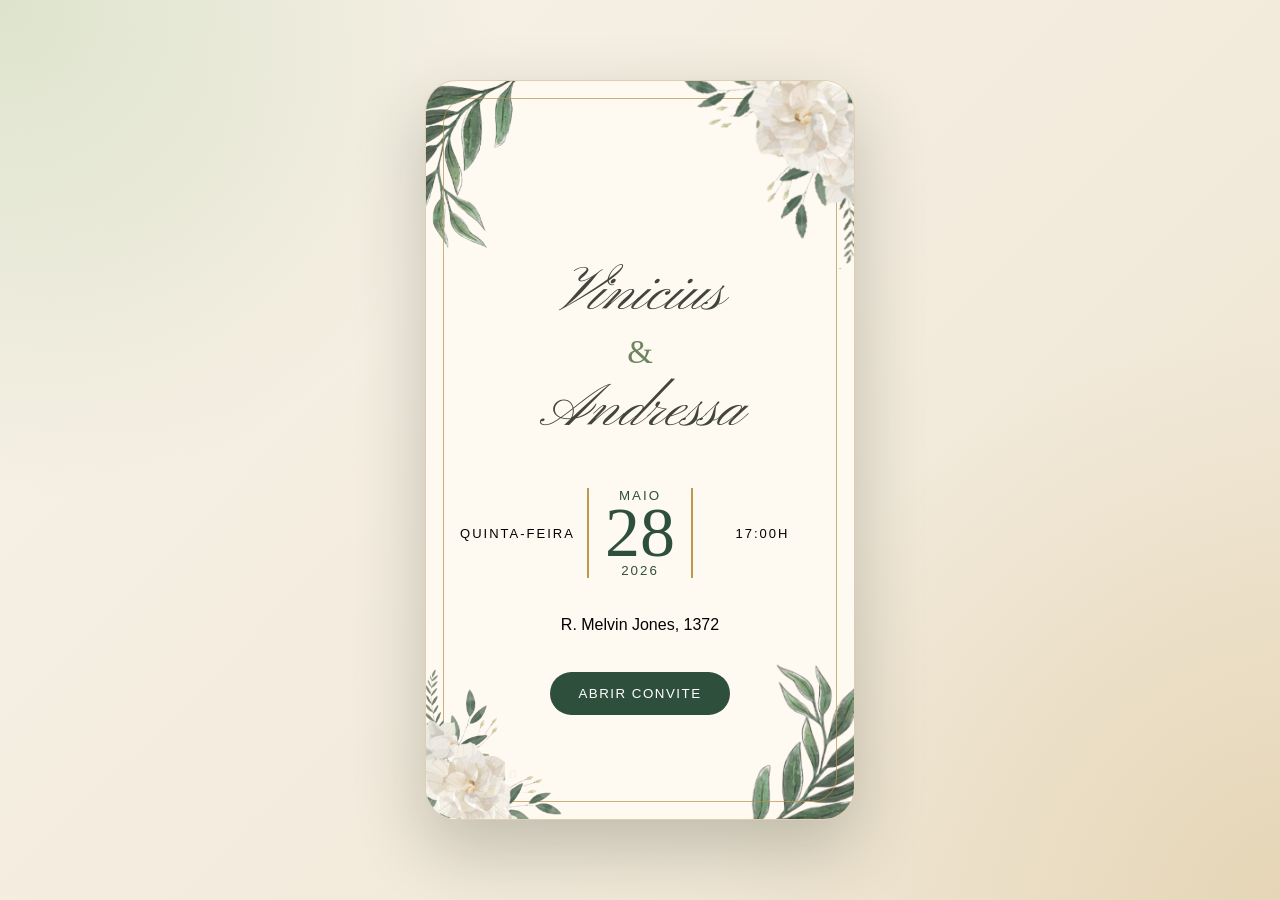
==== index.html @ 5d85c55c "Primeiro commit" ====
<!DOCTYPE html>
<html lang="pt-BR">
<head>
  <meta charset="UTF-8" />
  <meta name="viewport" content="width=device-width, initial-scale=1.0" />
  <title>Convite de Casamento</title>

  <link rel="stylesheet" href="styles.css" />
</head>
<body>

<main class="page">
  <section class="invitation">

    <!-- CAPA -->
    <article class="card card-cover is-visible" id="cover">

      <!-- PNGS -->
      <img class="decor decor-leaves decor-leaves-top" src="assets/folhas-topo.png">
      <img class="decor decor-leaves decor-leaves-bottom" src="assets/folhas-baixo.png">

      

      <!-- FLORES TOPO -->
      <img class="decor cover-flower cover-flower-top-right" src="assets/flores-topo.png">
      <img class="decor cover-flower cover-flower-bottom-left" src="assets/flores-baixo.png">
      

      <div class="card-border"></div>

      <div class="cover-content">

      

        <div class="couple-names">
          <h1>Vinicius</h1>
          <span>&</span>
          <h1>Andressa</h1>
        </div>

        <div class="cover-date">

          <p>Quinta-feira</p>

          <div class="date-main">
            <small>Maio</small>
            <strong>28</strong>
            <small>2026</small>
          </div>

          <p>17:00h</p>

        </div>

        <p class="address">R. Melvin Jones, 1372</p>

        <button class="primary-button" id="openInvitation">
          Abrir convite
        </button>

      </div>
    </article>

    <!-- INTERIOR -->
    <article class="card card-inside" id="inside">

      <img class="decor decor-leaves decor-leaves-top" src="assets/folhas-topo.png">
      <img class="decor decor-leaves decor-leaves-bottom" src="assets/folhas-baixo.png">

      

      <img class="decor cover-flower cover-flower-top-right" src="assets/flores-topo.png">
      <img class="decor cover-flower cover-flower-bottom-left" src="assets/flores-baixo.png">

      <div class="card-border"></div>

      <div class="inside-content">

        <img class="monogram-img" src="assets/iniciais-av.png">

        <p class="verse">
          “Assim, permanecem agora estes três: a fé, a esperança e o amor.
          O maior deles, porém, é o amor.”
          <br>
          <span>Coríntios 13:13</span>
        </p>

        <h2 class="blessing">
          Com a bênção de Deus e de seus pais:
        </h2>

        <div class="parents">
  <div>
    <p>Vera Lúcia</p>
    <p>Nourival Prado</p>
  </div>

  <div>
    <p>Silmara Souto</p>
    <p>Valdomiro Salu</p>
  </div>
</div>

<div class="initials-png">
  <img class="letter-img letter-a" src="assets/letra-a.png" alt="A">
  <img class="letter-img letter-e" src="assets/letra-e.png" alt="&">
  <img class="letter-img letter-v" src="assets/letra-v.png" alt="V">
</div>

        <h2 class="invite-title">
          Convidam você para o nosso casamento
        </h2>

        <div class="event-box">
          <div>28. Maio. 2026</div>
          <div>Às 17:00H</div>
        </div>
        <div class="ceremony-info">
  <strong>Cerimônia: Cartório Civil</strong>
  <p>R. Melvin Jones 1372</p>
</div>

<div class="final-info">
  <p>Usar roupa social. <br> Favor não comparecer de branco.</p>
  <p><strong>Convidados Não Convidam!</strong></p>
  <p><strong>Chegar com 15 minutos<br> de antecedência</strong></p>
  <p>Confirme sua presença até 20/05/2026</p>
</div>
  <button class="back-button" id="backToCover">
  Voltar para capa
</button>
  </div>
    </article>

  </section>
</main>

<script src="script.js"></script>
</body>
</html>
---- styles.css ----
@import url('https://fonts.googleapis.com/css2?family=Pinyon+Script&display=swap');

*{
  margin:0;
  padding:0;
  box-sizing:border-box;
}

:root{
  --paper:#fffaf1;
  --green:#2f4f3d;
  --green-soft:#6d8560;
  --gold:#bd9850;
  --shadow:0 28px 70px rgba(34,42,28,.24);
}

body{
  min-height:100vh;

  background:
    radial-gradient(circle at top left, rgba(184,207,166,.42), transparent 32%),
    radial-gradient(circle at bottom right, rgba(214,187,133,.35), transparent 36%),
    linear-gradient(135deg,#f8f3ea,#eee4d1);

  font-family:"Cormorant Garamond", serif;

  overflow:hidden;
}

/* CENTRALIZAÇÃO */

.page{
  width:100%;
  min-height:100vh;

  padding:20px;

  display:flex;
  justify-content:center;
  align-items:center;
}

/* CONTAINER */

.invitation{
  width:430px;
  max-width:100%;
  height:740px;

  position:relative;
  perspective:1400px;
}

/* CARDS */

.card{
  position:absolute;
  top:0;
  left:0;

  width:430px;
  max-width:100%;
  height:740px;

  border-radius:32px;
  overflow:hidden;

  background:var(--paper);

  border:1px solid rgba(180,146,83,.42);

  box-shadow:var(--shadow);

  transition:
    transform .9s cubic-bezier(.22,.8,.25,1),
    opacity .7s ease;
}

/* CAPA */

.card-cover{
  z-index:2;
  opacity:1;
  transform:rotateY(0deg) scale(1);
}

.card-cover.is-hidden{
  opacity:0;
  transform:rotateY(-96deg) scale(.94);

  pointer-events:none;
}

/* INTERIOR */

.card-inside{
  opacity:0;
  transform:rotateY(96deg) scale(.94);

  pointer-events:none;

  z-index:1;
}

.card-inside.is-visible{
  opacity:1;
  transform:rotateY(0deg) scale(1);

  pointer-events:auto;

  z-index:5;
}

/* BORDA */

.card-border{
  position:absolute;
  inset:17px;

  border:1px solid rgba(183,148,75,.72);
  border-radius:25px;

  z-index:3;
}

/* DECORAÇÕES */

.decor{
  position:absolute;
  pointer-events:none;
}

/* FOLHAS */

.decor-leaves{
  width:150px;
}

.decor-leaves-top{
  top:-40px;
  left:-39px;
}

.decor-leaves-bottom{
  right:-28px;
  bottom:-24px;

  transform:rotate(180deg);
}

/* FLORES CAPA */

.cover-flower{
  z-index:4;
}

.cover-flower-top-right{
  width:300px;

  top:-65px;
  right:-77px;

  transform:rotate(10deg);
}

.cover-flower-bottom-left{
  width:150px;

  left:-12px;
  bottom:-11px;

  transform:rotate(1deg);

  opacity:.95;

  z-index:4;
}


.cover-flower-top-left{
  width:92px;

  top:92px;
  left:22px;

  transform:scaleX(-1) rotate(-8deg);

  opacity:.8;
}







/* CONTEÚDO CAPA */

.cover-content{
  position:relative;
  z-index:5;

  width:100%;
  height:100%;

  display:flex;
  flex-direction:column;
  justify-content:center;
  align-items:center;

  text-align:center;

  padding:52px 34px;
}

/* CONTEÚDO INTERIOR */

.inside-content{
  position:relative;
  z-index:5;

  width:100%;
  height:100%;

  display:flex;
  flex-direction:column;
  justify-content:center;
  align-items:center;

  text-align:center;

  padding:36px 30px;
}

/* SÍMBOLO */

.symbol{
  position:absolute;
  top:48px;

  color:var(--green);

  font-size:30px;
}

/* NOMES */

.couple-names{
  margin:78px 0 46px;
  
}

.couple-names h1{
  font-family:'Pinyon Script', cursive;
  font-size:60px;
  font-style:italic;
  font-weight:400;
  line-height:1.05;

  color:#42453b;
}

.couple-names span{
  display:block;

  margin:8px 0;

  color:var(--green-soft);

  font-size:33px;
}

/* DATA */

.cover-date{
  width:100%;

  display:grid;
  grid-template-columns:1fr auto 1fr;

  align-items:center;
  gap:12px;

  margin-bottom:38px;
}

.cover-date p{
  font-family:"Montserrat", sans-serif;

  font-size:13px;

  text-transform:uppercase;
  letter-spacing:2px;
}

.date-main{
  padding:0 16px;

  border-left:2px solid var(--gold);
  border-right:2px solid var(--gold);
}

.date-main small{
  display:block;

  color:var(--green);

  font-family:"Montserrat", sans-serif;

  text-transform:uppercase;
  letter-spacing:2px;
}

.date-main strong{
  display:block;

  color:var(--green);

  font-size:70px;
  line-height:.85;
  font-weight:400;
}

.date-main em{
  display:block;

  margin-top:8px;

  font-size:24px;
  font-style:normal;
}

/* ENDEREÇO */

.address{
  margin-bottom:38px;

  font-family:"Montserrat", sans-serif;
}

/* BOTÕES */

.primary-button{
  padding:14px 28px;

  border:none;
  border-radius:999px;

  background:var(--green);
  color:white;

  font-family:"Montserrat", sans-serif;

  text-transform:uppercase;
  letter-spacing:1.5px;

  cursor:pointer;

  transition:.25s;
}

.primary-button:hover{
  transform:translateY(-2px);

  background:#24402f;
}

/* INTERIOR */

.monogram-img{
  width:145px;

  margin-bottom:16px;
}

.verse{
  max-width:340px;

  margin-bottom:18px;

  font-size:14px;
  line-height:1.55;
  font-style:italic;
}

.blessing{
  font-family:"Cinzel", serif;

  margin-bottom:18px;

  font-size:18px;

  text-transform:uppercase;
  letter-spacing:2px;
}

.parents{
  width:100%;

  display:grid;
  grid-template-columns:1fr 1fr;

  gap:18px;

  margin-bottom:20px;
}

.invite-title{
  font-family:"Cinzel", serif;

  margin-bottom:18px;

  font-size:18px;

  text-transform:uppercase;
  letter-spacing:2px;
}

/* DATA INTERIOR */

.event-box{
  width:100%;
  max-width:320px;

  display:grid;
  grid-template-columns:1fr 1fr;

  border-top:1px solid #8c8065;
  border-bottom:1px solid #8c8065;
}

.event-box div{
  padding:12px 8px;

  font-size:18px;
}

.event-box div:first-child{
  border-right:1px solid #8c8065;
}

/* RESPONSIVO */

@media(max-width:480px){

  .invitation,
  .card{
    width:100%;
    height:700px;
  }

  .couple-names h1{
    font-size:52px;
  }

  .date-main strong{
    font-size:60px;
  }

  .decor-leaves{
    width:150px;
  }

  .decor-flowers-top,
  .decor-flowers-bottom{
    width:100px;
  }

  .cover-flower-top-right{
    width:100px;
  }

  .cover-flower-top-left{
    width:72px;
  }
}

.inside-content{
  justify-content:flex-start;
  padding:58px 30px 24px;
}

.monogram-img{
  width:105px;
  margin-bottom:8px;
}

.verse{
  font-size:12px;
  line-height:1.35;
  margin-bottom:10px;
}

.blessing{
  font-size:16px;
  margin-bottom:10px;
}

.parents{
  margin-bottom:8px;
  font-size:13px;
}

.initials-png{
  display:flex;
  align-items:center;
  justify-content:center;
  gap:22px;
  margin:6px 0 10px;
}

.letter-img{
  object-fit:contain;
  display:block;
}

.letter-a,
.letter-v{
  width:78px;
}

.letter-e{
  width:34px;
}

.invite-title{
  font-size:16px;
  margin-bottom:10px;
}

.event-box{
  margin-bottom:12px;
}

.event-box div{
  padding:8px 8px;
  font-size:16px;
}

.ceremony-info{
  font-family:"Cormorant Garamond", serif;

  text-align:center;

  font-size:16px;
  line-height:1.2;

  color:#3d3b36;
}

.ceremony-info strong{
  display:block;

  font-family:"Cinzel", serif;

  font-size:20px;
  font-weight:400;

  letter-spacing:1px;

  margin-bottom:2px;
}

.ceremony-info p{
  font-size:15px;
}

.final-info{
  margin-top:12px;

  font-family:"Cormorant Garamond", serif;

  font-size:15px;
  line-height:1.15;

  text-align:center;

  color:#3d3b36;
}

.final-info strong{
  font-family:"Cinzel", serif;

  font-weight:400;

  letter-spacing:.5px;
}

/* AJUSTE FINO DO INTERIOR - MAIS PARECIDO COM A REFERÊNCIA */

.inside-content{
  justify-content:flex-start;
  padding:38px 34px 22px;
}

.monogram-img{
  width:82px;
  margin-bottom:10px;
}

.verse{
  max-width:310px;
  font-size:12.5px;
  line-height:1.28;
  margin-bottom:18px;
}

.blessing{
  max-width:360px;
  font-size:17px;
  line-height:1.2;
  letter-spacing:1.5px;
  margin-bottom:16px;
}

.parents{
  max-width:320px;

  display:grid;
  grid-template-columns:1fr 1fr;

  gap:34px;

  margin-bottom:18px;

  text-align:center;

  font-family:"Cormorant Garamond", serif;

  font-size:17px;
  line-height:1.15;

  color:#3d3b36;
}

.parents p{
  margin-bottom:4px;
}

.initials-png{
  gap:24px;
  margin:4px 0 16px;
}

.letter-a,
.letter-v{
  width:100px;
}

.letter-e{
  width:50px;
  opacity:.75;
}

.invite-title{
  max-width:370px;
  font-size:17px;
  line-height:1.15;
  letter-spacing:1.3px;
  margin-bottom:8px;
}

.event-box{
  max-width:300px;
  margin-bottom:18px;
}

.event-box div{
  padding:7px 8px;
  font-size:17px;
  line-height:1;
}

.ceremony-info{
  margin-top:0;
  margin-bottom:18px;
  font-family:"Cormorant Garamond", serif;
  text-align:center;
  color:#3d3b36;
}

.ceremony-info strong{
  display:block;
  font-family:"Cinzel", serif;
  font-size:15px;
  font-weight:500;
  letter-spacing:.5px;
  text-transform:uppercase;
  line-height:1.1;
}

.ceremony-info p{
  font-size:11px;
  line-height:1.1;
  margin-top:2px;
}

.final-info{
  margin-top:0;
  max-width:310px;
  font-family:"Cormorant Garamond", serif;
  font-size:13px;
  line-height:1.15;
  text-align:center;
  color:#3d3b36;
}

.final-info p{
  margin-bottom:7px;
}

.final-info p:first-child{
  font-size:12px;
  line-height:1.2;
}

.final-info strong{
  font-family:"Cinzel", serif;
  font-weight:500;
  text-transform:uppercase;
  letter-spacing:.4px;
}

.final-info p:nth-child(2) strong{
  font-family:"Cormorant Garamond", serif;
  text-transform:none;
  font-size:16px;
  font-weight:500;
}

.final-info p:nth-child(4){
  font-family:"Cinzel", serif;
  font-size:11px;
  text-transform:uppercase;
  letter-spacing:.3px;
  margin-top:4px;
}

/* ANIMAÇÃO SUAVE E ELEGANTE */

.card{
  backface-visibility:hidden;
  will-change:transform, opacity, filter;
}

.card-cover{
  transform:scale(1);
}

.card-cover.is-opening{
  animation:coverFadeOutElegant 1.05s ease forwards;
}

.card-cover.is-returning{
  animation:coverFadeInElegant 1.05s ease forwards;
}

.card-inside{
  opacity:0;
  transform:scale(.985) translateY(14px);
  pointer-events:none;
  z-index:1;
}

.card-inside.is-visible{
  opacity:1;
  transform:scale(1) translateY(0);
  pointer-events:auto;
  z-index:5;
  animation:insideFadeInElegant 1.05s ease forwards;
}

.card-inside.is-closing{
  animation:insideFadeOutElegant .8s ease forwards;
}

@keyframes coverFadeOutElegant{
  0%{
    opacity:1;
    transform:scale(1) translateY(0);
    filter:blur(0);
  }

  100%{
    opacity:0;
    transform:scale(1.018) translateY(-8px);
    filter:blur(2px);
  }
}

@keyframes coverFadeInElegant{
  0%{
    opacity:0;
    transform:scale(.985) translateY(8px);
    filter:blur(2px);
  }

  100%{
    opacity:1;
    transform:scale(1) translateY(0);
    filter:blur(0);
  }
}

@keyframes insideFadeInElegant{
  0%{
    opacity:0;
    transform:scale(.982) translateY(16px);
    filter:blur(3px);
  }

  100%{
    opacity:1;
    transform:scale(1) translateY(0);
    filter:blur(0);
  }
}

@keyframes insideFadeOutElegant{
  0%{
    opacity:1;
    transform:scale(1) translateY(0);
    filter:blur(0);
  }

  100%{
    opacity:0;
    transform:scale(.982) translateY(14px);
    filter:blur(3px);
  }
}

/* AJUSTE PARA CABER O BOTÃO NO INTERIOR */

.inside-content{
  padding:42px 34px 26px;
}

.monogram-img{
  width:76px;
  margin-bottom:8px;
}

.verse{
  font-size:12px;
  line-height:1.23;
  margin-bottom:16px;
}

.blessing{
  font-size:16px;
  line-height:1.15;
  margin-bottom:12px;
}

.parents{
  font-size:16px;
  line-height:1.1;
  margin-bottom:15px;;
}

.parents p{
  margin-bottom:2px;
}

.initials-png{
  margin:6px 0 15px;
}

.letter-a,
.letter-v{
  width:88px;
}

.letter-e{
  width:42px;
}

.invite-title{
  font-size:16px;
  line-height:1.1;
  margin-bottom:8px;
}

.event-box{
  max-width:295px;
  margin-bottom:15px;
}

.event-box div{
  padding:7px 8px;
  font-size:16px;
}

.ceremony-info{
  margin-bottom:14px;
}

.ceremony-info strong{
  font-size:14px;
}

.final-info{
  font-size:12.5px;
  line-height:1.08;
}

.final-info p{
  margin-bottom:5px;
}

/* BOTÃO VOLTAR NO MESMO ESTILO DO CONVITE */

.back-button{
  margin-top:10px;

  padding:6px 16px;

  border:none;
  border-top:1px solid rgba(47,79,61,.35);
  border-bottom:1px solid rgba(47,79,61,.35);

  background:transparent;
  color:#3d3b36;

  font-family:"Cinzel", serif;
  font-size:10px;
  letter-spacing:1.2px;
  text-transform:uppercase;

  cursor:pointer;
}

.back-button:active{
  transform:scale(.97);
}
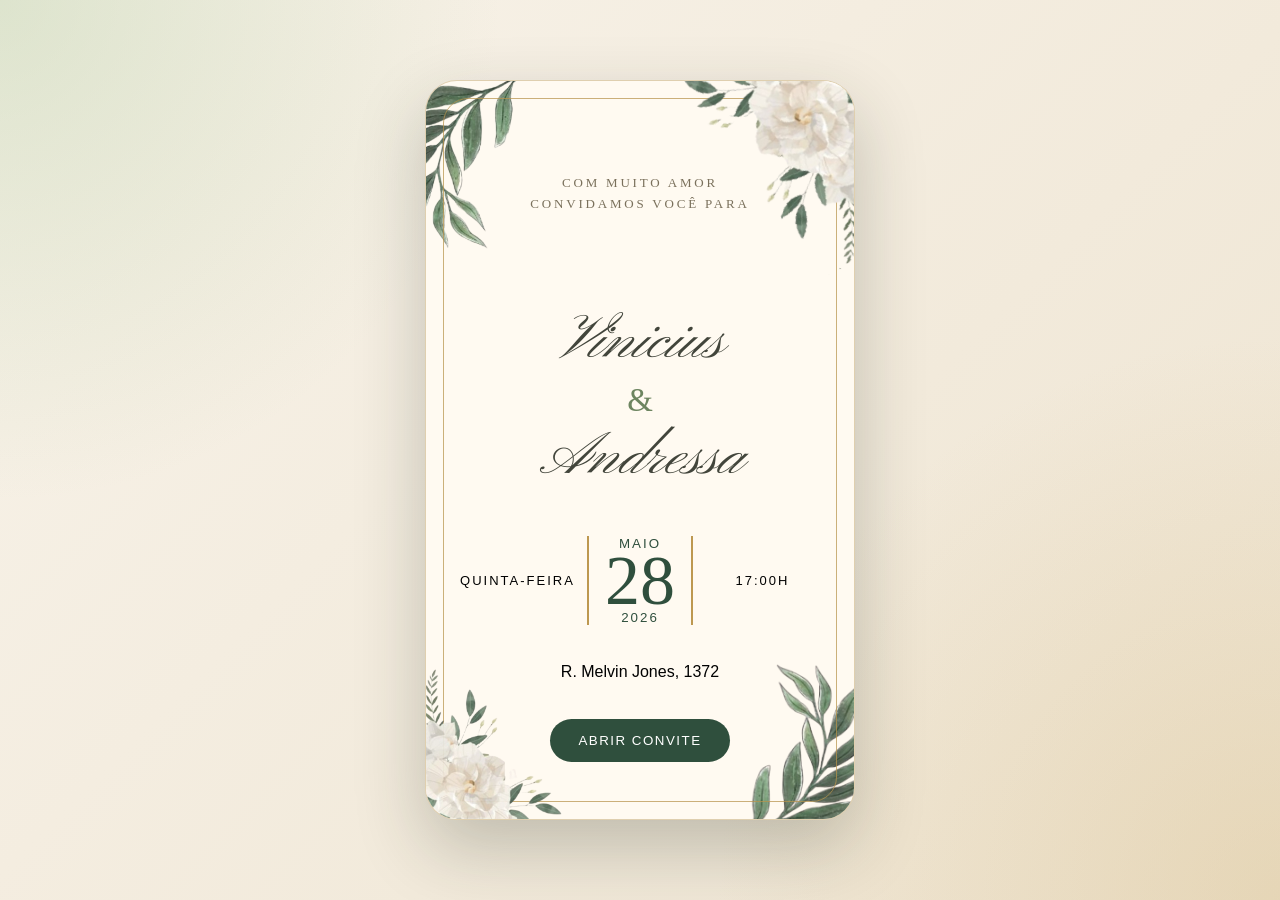
==== commit 41fe68cb: "Refina mini player premium" ====
--- a/index.html
+++ b/index.html
@@ -31,6 +31,10 @@
       <div class="cover-content">
 
       
+        <p class="cover-invite-text">
+            Com muito amor<br>
+            convidamos você para
+        </p>
 
         <div class="couple-names">
           <h1>Vinicius</h1>
@@ -134,7 +138,29 @@
 
   </section>
 </main>
+<audio id="weddingMusic" src="assets/musica.mp3" loop></audio>
 
+<div class="wedding-music-player" id="musicPlayer">
+  <div class="music-album">
+    <img src="assets/iniciais-av.png" alt="Capa da música">
+  </div>
+
+  <div class="music-details">
+    <span class="music-label">Nossa Musica</span>
+    <strong>Aliança</strong>
+    <small>Tribalistas</small>
+
+    <div class="music-line">
+      <div class="music-line-progress" id="musicProgressBar"></div>
+    </div>
+  </div>
+
+  <button class="music-play-btn" id="musicToggle" type="button">
+    ❚❚
+  </button>
+</div>
+
+<script src="script.js"></script>
 <script src="script.js"></script>
 </body>
 </html>
--- a/styles.css
+++ b/styles.css
@@ -933,4 +933,513 @@
 
 .back-button:active{
   transform:scale(.97);
+}
+
+/* RESPONSIVIDADE CELULAR - AJUSTE FINAL */
+
+@media (max-width: 480px) {
+  body {
+    overflow-x: hidden;
+    overflow-y: auto;
+  }
+
+  .page {
+    min-height: 100svh;
+    padding: 10px;
+    align-items: flex-start;
+  }
+
+  .invitation,
+  .card {
+    width: min(100%, 390px);
+    height: min(700px, calc(100svh - 20px));
+    min-height: 640px;
+  }
+
+  .card-border {
+    inset: 12px;
+    border-radius: 22px;
+  }
+
+  .cover-content {
+    padding: 38px 24px 28px;
+  }
+
+  .couple-names {
+    margin: 58px 0 36px;
+  }
+
+  .couple-names h1 {
+    font-size: 48px;
+  }
+
+  .couple-names span {
+    font-size: 28px;
+    margin: 4px 0;
+  }
+
+  .cover-date {
+    gap: 8px;
+    margin-bottom: 26px;
+  }
+
+  .cover-date p {
+    font-size: 10px;
+    letter-spacing: 1.2px;
+  }
+
+  .date-main {
+    padding: 0 10px;
+  }
+
+  .date-main strong {
+    font-size: 56px;
+  }
+
+  .date-main em {
+    font-size: 18px;
+  }
+
+  .address {
+    margin-bottom: 26px;
+    font-size: 13px;
+  }
+
+  .primary-button {
+    padding: 12px 22px;
+    font-size: 11px;
+  }
+
+  .decor-leaves {
+    width: 115px;
+  }
+
+  .decor-leaves-top {
+    top: -28px;
+    left: -28px;
+  }
+
+  .decor-leaves-bottom {
+    right: -22px;
+    bottom: -18px;
+  }
+
+  .cover-flower-top-right {
+    width: 190px;
+    top: -42px;
+    right: -52px;
+  }
+
+  .cover-flower-bottom-left {
+    width: 110px;
+    left: -8px;
+    bottom: -6px;
+  }
+
+  .inside-content {
+    padding: 30px 24px 18px;
+  }
+
+  .monogram-img {
+    width: 66px;
+    margin-bottom: 6px;
+  }
+
+  .verse {
+    font-size: 11px;
+    line-height: 1.18;
+    margin-bottom: 10px;
+  }
+
+  .blessing {
+    font-size: 13px;
+    line-height: 1.15;
+    margin-bottom: 9px;
+  }
+
+  .parents {
+    max-width: 280px;
+    gap: 18px;
+    font-size: 13.5px;
+    line-height: 1.05;
+    margin-bottom: 9px;
+  }
+
+  .initials-png {
+    gap: 14px;
+    margin: 2px 0 9px;
+  }
+
+  .letter-a,
+  .letter-v {
+    width: 66px;
+  }
+
+  .letter-e {
+    width: 30px;
+  }
+
+  .invite-title {
+    font-size: 13.5px;
+    margin-bottom: 7px;
+  }
+
+  .event-box {
+    max-width: 260px;
+    margin-bottom: 10px;
+  }
+
+  .event-box div {
+    padding: 6px 5px;
+    font-size: 13px;
+  }
+
+  .ceremony-info {
+    margin-bottom: 9px;
+  }
+
+  .ceremony-info strong {
+    font-size: 12px;
+  }
+
+  .ceremony-info p {
+    font-size: 10px;
+  }
+
+  .final-info {
+    font-size: 10.8px;
+    line-height: 1.05;
+  }
+
+  .final-info p {
+    margin-bottom: 4px;
+  }
+
+  .final-info p:nth-child(2) strong {
+    font-size: 13px;
+  }
+
+  .back-button {
+    margin-top: 4px;
+    padding: 5px 13px;
+    font-size: 9px;
+  }
+}
+
+
+@media (max-width: 360px) {
+  .invitation,
+  .card {
+    min-height: 610px;
+  }
+
+  .couple-names h1 {
+    font-size: 43px;
+  }
+
+  .date-main strong {
+    font-size: 50px;
+  }
+
+  .inside-content {
+    padding: 24px 20px 14px;
+  }
+
+  .letter-a,
+  .letter-v {
+    width: 58px;
+  }
+
+  .letter-e {
+    width: 26px;
+  }
+
+  .parents {
+    font-size: 12.5px;
+  }
+
+  .final-info {
+    font-size: 10px;
+  }
+}
+
+.cover-invite-text{
+  margin-top: 35px;
+  margin-bottom: 18px;
+
+  color: #6f654f;
+
+  font-family: "Cinzel", serif;
+  font-size: 13px;
+  line-height: 1.6;
+
+  text-transform: uppercase;
+  letter-spacing: 2.8px;
+
+  text-align: center;
+
+  opacity: .92;
+}
+
+@media(max-width:480px){
+
+  .page{
+    padding-bottom: 86px;
+  }
+
+  .wedding-music-player{
+    top:auto;
+    left:50%;
+    bottom:8px;
+
+    width:min(92%,340px);
+    height:60px;
+
+    padding:8px 10px;
+    border-radius:18px;
+
+    transform:translateX(-50%) translateY(120%);
+  }
+
+  .wedding-music-player.is-visible{
+    transform:translateX(-50%) translateY(0);
+  }
+}
+
+.wedding-music-player{
+  position:fixed;
+
+  top:24px;
+  left:24px;
+
+  width:320px;
+  height:82px;
+
+  display:flex;
+  align-items:center;
+  gap:14px;
+
+  padding:12px;
+
+  border-radius:24px;
+
+  background:
+    linear-gradient(
+      135deg,
+      rgba(24,30,24,.96),
+      rgba(45,62,49,.95)
+    );
+
+  border:1px solid rgba(189,152,80,.42);
+
+  box-shadow:
+    0 22px 60px rgba(0,0,0,.28),
+    inset 0 1px 0 rgba(255,255,255,.08);
+
+  backdrop-filter:blur(14px);
+
+  z-index:9999;
+
+  opacity:0;
+  pointer-events:none;
+
+  transform:
+    translateY(-16px)
+    scale(.96);
+
+  transition:.45s ease;
+}
+
+.wedding-music-player.is-visible{
+  opacity:1;
+
+  pointer-events:auto;
+
+  transform:
+    translateY(0)
+    scale(1);
+}
+
+.music-album{
+  width:58px;
+  height:58px;
+
+  flex:0 0 58px;
+
+  border-radius:18px;
+
+  overflow:hidden;
+
+  border:1px solid rgba(255,255,255,.08);
+
+  background:#fffaf1;
+}
+
+.music-album img{
+  width:100%;
+  height:100%;
+
+  object-fit:cover;
+}
+
+.music-details{
+  flex:1;
+  min-width:0;
+
+  color:#fff;
+}
+
+.music-label{
+  display:block;
+
+  margin-bottom:4px;
+
+  color:#bd9850;
+
+  font-family:"Montserrat", sans-serif;
+  font-size:9px;
+
+  letter-spacing:2px;
+  text-transform:uppercase;
+}
+
+.music-details strong{
+  display:block;
+
+  font-family:"Cormorant Garamond", serif;
+  font-size:21px;
+  font-weight:500;
+
+  line-height:1;
+
+  white-space:nowrap;
+  overflow:hidden;
+  text-overflow:ellipsis;
+}
+
+.music-details small{
+  display:block;
+
+  margin-top:4px;
+
+  font-family:"Montserrat", sans-serif;
+  font-size:10px;
+
+  opacity:.7;
+}
+
+.music-line{
+  width:100%;
+  height:4px;
+
+  margin-top:9px;
+
+  overflow:hidden;
+
+  border-radius:999px;
+
+  background:rgba(255,255,255,.12);
+}
+
+.music-line-progress{
+  width:0%;
+  height:100%;
+
+  border-radius:999px;
+
+  background:
+    linear-gradient(
+      90deg,
+      #bd9850,
+      #f4dfaa
+    );
+}
+
+.music-play-btn{
+  width:44px;
+  height:44px;
+
+  flex:0 0 44px;
+
+  border:none;
+  border-radius:50%;
+
+  background:#fffaf1;
+  color:#2f4f3d;
+
+  font-size:14px;
+  font-weight:bold;
+
+  cursor:pointer;
+
+  box-shadow:
+    0 8px 24px rgba(0,0,0,.22);
+
+  transition:.2s ease;
+}
+
+.music-play-btn:hover{
+  transform:scale(1.06);
+}
+
+.music-play-btn:active{
+  transform:scale(.95);
+}
+
+/* MOBILE */
+
+@media(max-width:480px){
+
+  .wedding-music-player{
+    top:auto;
+    left:50%;
+    bottom:8px;
+
+    width:min(92%,340px);
+    height:60px;
+
+    padding:8px 10px;
+
+    border-radius:18px;
+
+    transform:
+      translateX(-50%)
+      translateY(120%);
+  }
+
+  .wedding-music-player.is-visible{
+    transform:
+      translateX(-50%)
+      translateY(0);
+  }
+
+  .music-album{
+    width:42px;
+    height:42px;
+
+    flex-basis:42px;
+
+    border-radius:12px;
+  }
+
+  .music-details strong{
+    font-size:14px;
+  }
+
+  .music-details small{
+    font-size:8px;
+  }
+
+  .music-label{
+    font-size:7px;
+  }
+
+  .music-play-btn{
+    width:34px;
+    height:34px;
+
+    flex-basis:34px;
+
+    font-size:11px;
+  }
 }
